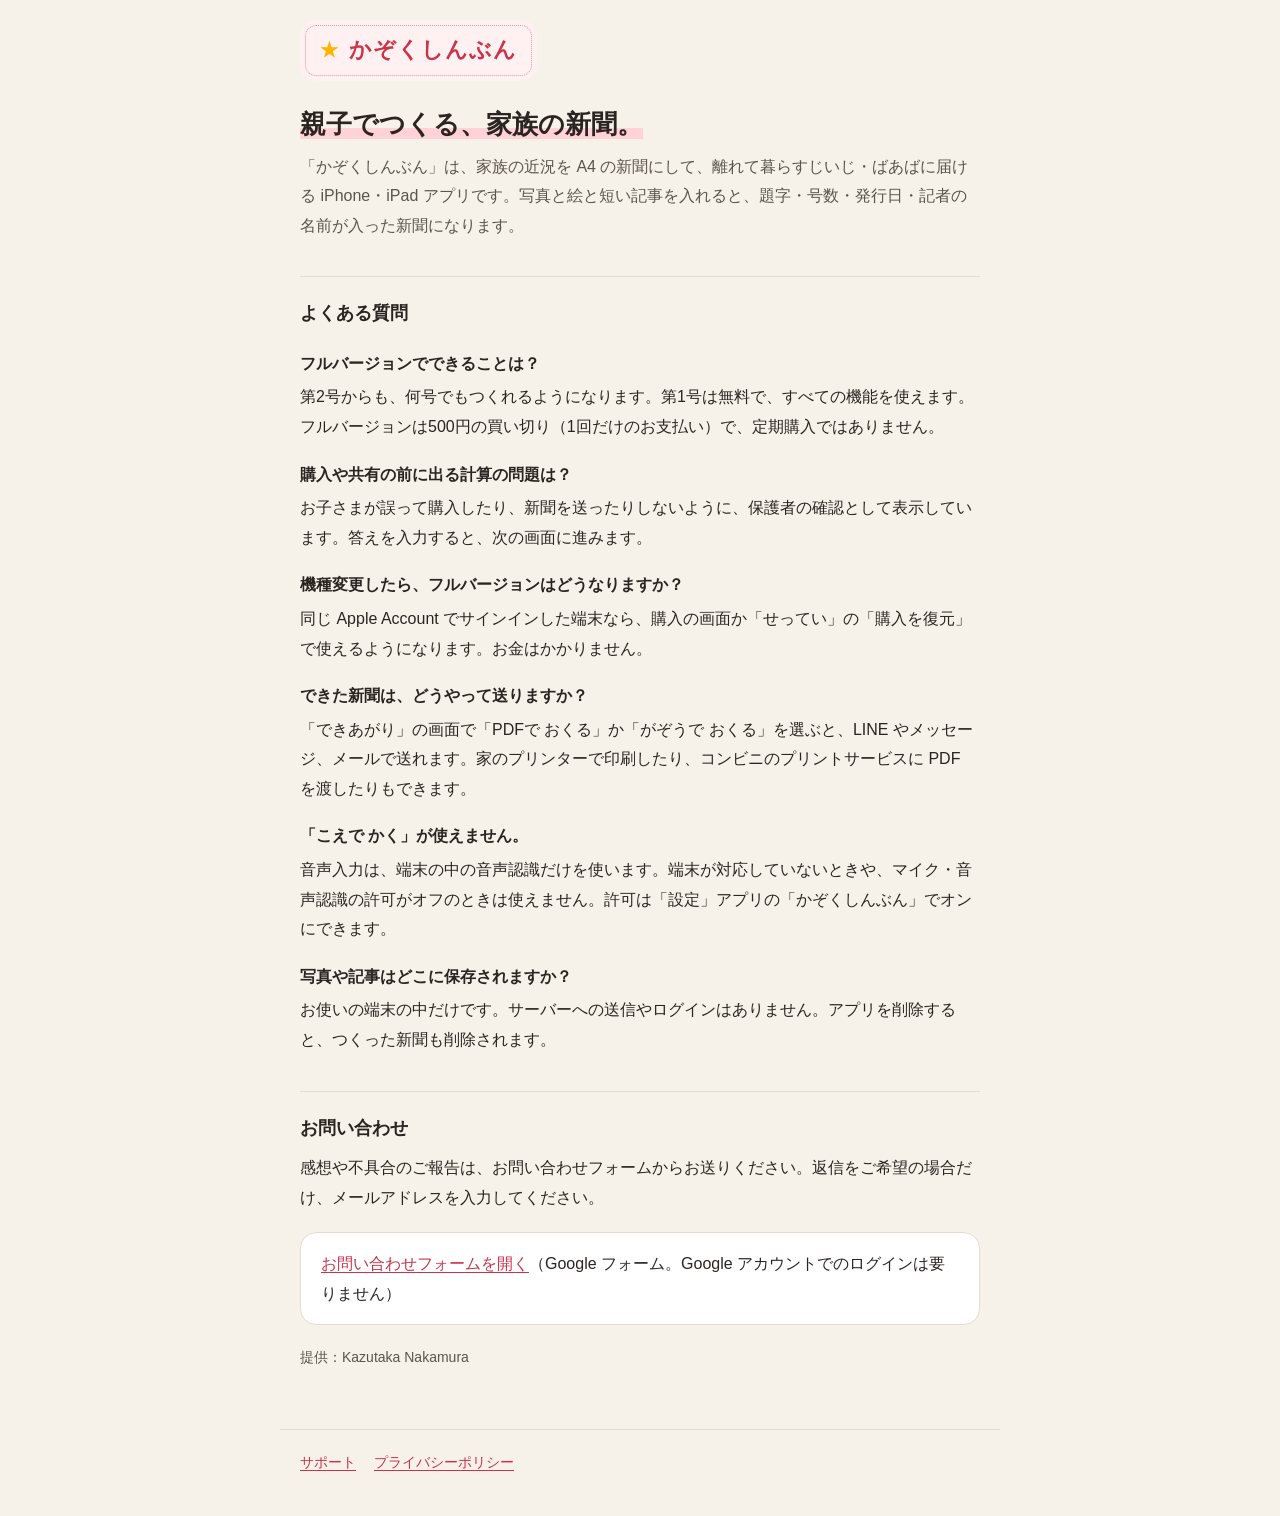
==== index.html @ 2c960e97 "Add support and privacy policy pages for かぞくしんぶん Co-Authored-By: Claude Opus 5.5 <noreply@anthropic." ====
<!doctype html>
<html lang="ja">
  <head>
    <meta charset="utf-8" />
    <meta name="viewport" content="width=device-width, initial-scale=1" />
    <title>かぞくしんぶん | サポート</title>
    <meta name="description" content="親子でつくる、家族の新聞。かぞくしんぶんの使い方とお問い合わせ。" />
    <link rel="stylesheet" href="style.css" />
  </head>
  <body>
    <header><a href="./">かぞくしんぶん</a></header>
    <main>
      <h1><span class="mark">親子でつくる、家族の新聞。</span></h1>
      <p class="lead">「かぞくしんぶん」は、家族の近況を A4 の新聞にして、離れて暮らすじいじ・ばあばに届ける iPhone・iPad アプリです。写真と絵と短い記事を入れると、題字・号数・発行日・記者の名前が入った新聞になります。</p>

      <h2>よくある質問</h2>
      <h3>フルバージョンでできることは？</h3>
      <p>第2号からも、何号でもつくれるようになります。第1号は無料で、すべての機能を使えます。フルバージョンは500円の買い切り（1回だけのお支払い）で、定期購入ではありません。</p>
      <h3>購入や共有の前に出る計算の問題は？</h3>
      <p>お子さまが誤って購入したり、新聞を送ったりしないように、保護者の確認として表示しています。答えを入力すると、次の画面に進みます。</p>
      <h3>機種変更したら、フルバージョンはどうなりますか？</h3>
      <p>同じ Apple Account でサインインした端末なら、購入の画面か「せってい」の「購入を復元」で使えるようになります。お金はかかりません。</p>
      <h3>できた新聞は、どうやって送りますか？</h3>
      <p>「できあがり」の画面で「PDFで おくる」か「がぞうで おくる」を選ぶと、LINE やメッセージ、メールで送れます。家のプリンターで印刷したり、コンビニのプリントサービスに PDF を渡したりもできます。</p>
      <h3>「こえで かく」が使えません。</h3>
      <p>音声入力は、端末の中の音声認識だけを使います。端末が対応していないときや、マイク・音声認識の許可がオフのときは使えません。許可は「設定」アプリの「かぞくしんぶん」でオンにできます。</p>
      <h3>写真や記事はどこに保存されますか？</h3>
      <p>お使いの端末の中だけです。サーバーへの送信やログインはありません。アプリを削除すると、つくった新聞も削除されます。</p>

      <h2>お問い合わせ</h2>
      <p>感想や不具合のご報告は、お問い合わせフォームからお送りください。返信をご希望の場合だけ、メールアドレスを入力してください。</p>
      <p class="card"><a href="https://docs.google.com/forms/d/e/1FAIpQLSefFjyzE5YcCl-mCHnYOhw823QdOZg-xKkdR2o1QkdTQAvFXw/viewform">お問い合わせフォームを開く</a>（Google フォーム。Google アカウントでのログインは要りません）</p>

      <p class="note">提供：Kazutaka Nakamura</p>
    </main>
    <footer><a href="./">サポート</a><a href="privacy/">プライバシーポリシー</a></footer>
  </body>
</html>
---- style.css ----
:root {
  --desk: #f6f1e9;
  --paper: #ffffff;
  --ink: #2b2522;
  --muted: #5c544e;
  --red: #c9344a;
  --tint: #fff0f1;
  --marker: #ffd2d7;
  --star: #ffb400;
  --line: #e4dcd2;
  --sans: -apple-system, BlinkMacSystemFont, 'Hiragino Maru Gothic ProN', 'Hiragino Sans', sans-serif;
  color-scheme: light;
}
* { box-sizing: border-box; }
body { margin: 0; background: var(--desk); color: var(--ink); font-family: var(--sans); font-size: 16px; line-height: 1.85; -webkit-font-smoothing: antialiased; }
header { max-width: 720px; margin: 0 auto; padding: 20px 20px 0; }
header a { display: inline-flex; align-items: center; gap: 10px; padding: 10px 20px; background: var(--tint); border-radius: 16px; outline: 1.5px dotted rgba(201, 52, 74, 0.5); outline-offset: -6px; color: var(--red); font-weight: 800; font-size: 22px; letter-spacing: 1px; text-decoration: none; }
header a::before { content: '★'; color: var(--star); font-size: 18px; }
main { max-width: 720px; margin: 0 auto; padding: 24px 20px 48px; }
h1 { font-size: 26px; line-height: 1.5; margin: 0 0 8px; }
h2 { font-size: 18px; margin: 36px 0 8px; padding-top: 20px; border-top: 1px solid var(--line); }
h3 { font-size: 16px; margin: 18px 0 4px; }
p, li { margin: 0 0 10px; }
ul { padding-left: 1.4em; }
a { color: var(--red); text-underline-offset: 3px; }
.lead { color: var(--muted); }
.card { background: var(--paper); border: 1px solid var(--line); border-radius: 16px; padding: 16px 20px; margin: 20px 0; }
.mark { background: linear-gradient(transparent 62%, var(--marker) 62%); }
.note { font-size: 14px; color: var(--muted); }
footer { max-width: 720px; margin: 0 auto; padding: 20px 20px 40px; border-top: 1px solid var(--line); font-size: 14px; color: var(--muted); }
footer a { margin-right: 18px; }
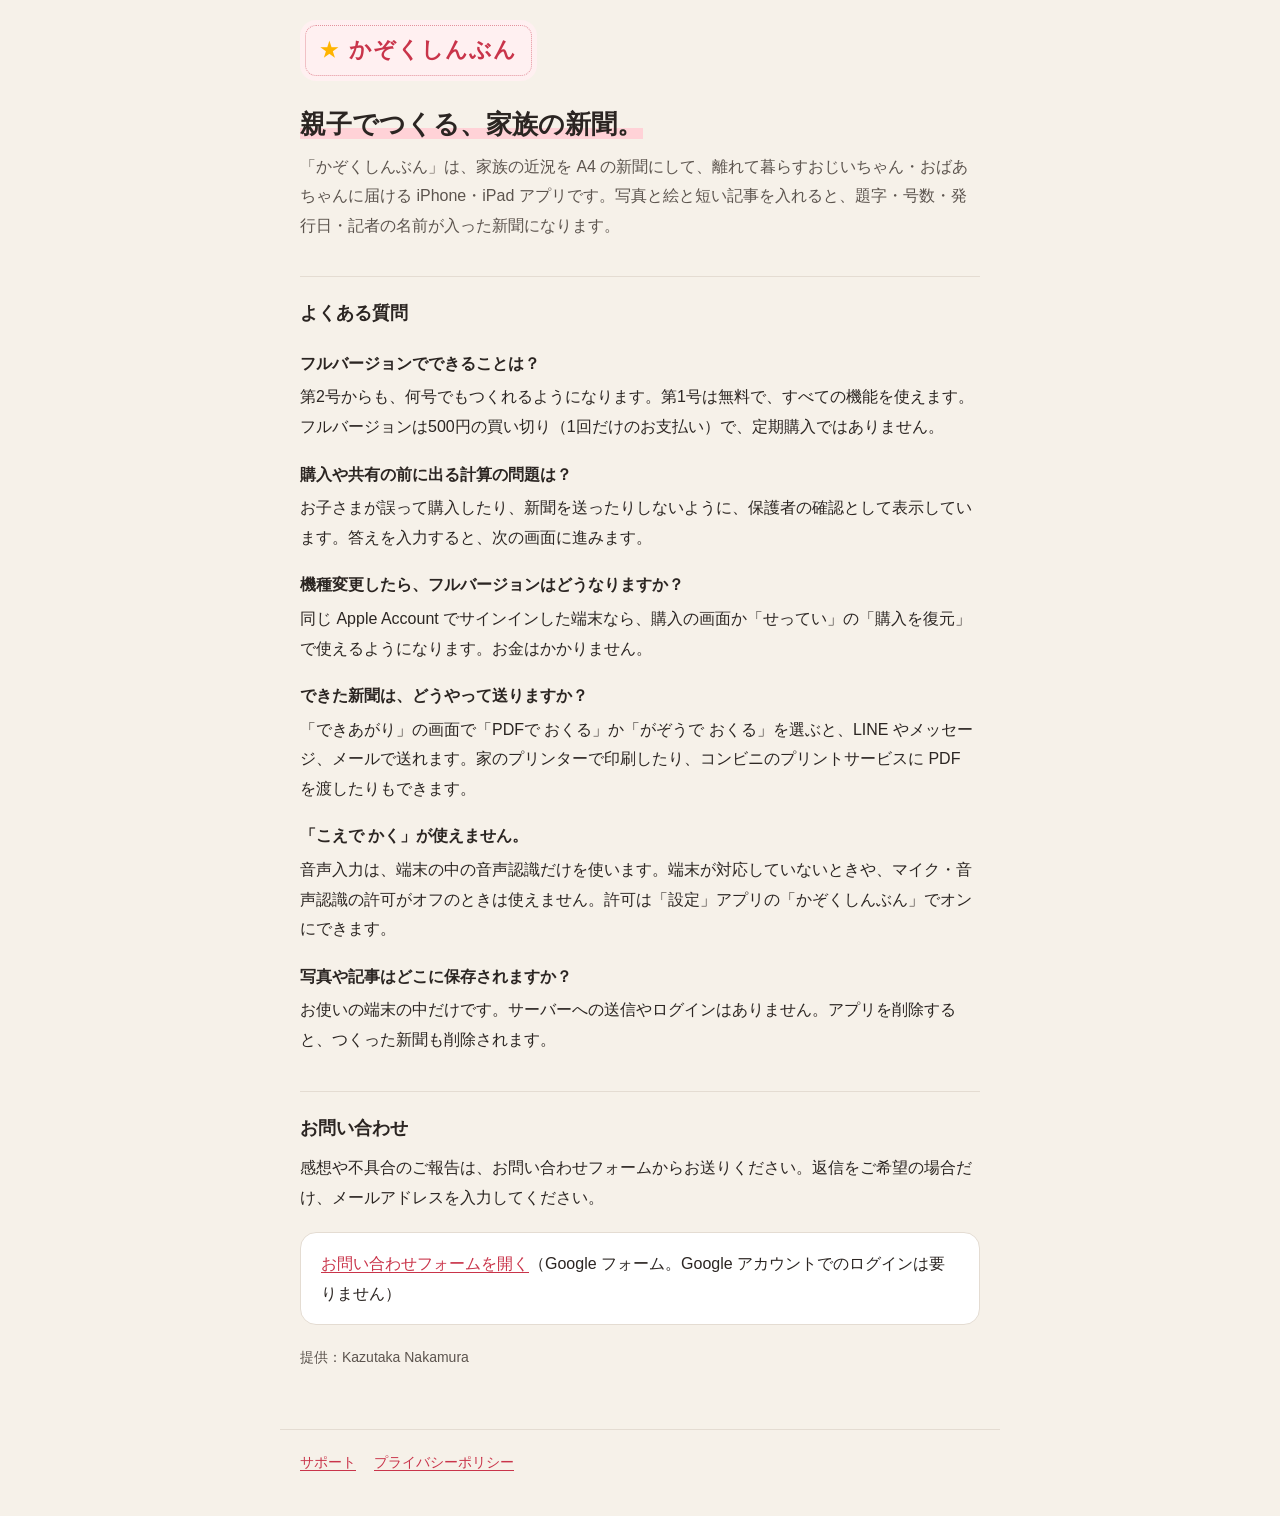
==== commit 2331526c: "Say おじいちゃん・おばあちゃん instead of じいじ・ばあば Co-Authored-By: Claude Opus 5.5 <noreply@anthropic.com>" ====
--- a/index.html
+++ b/index.html
@@ -11,7 +11,7 @@
     <header><a href="./">かぞくしんぶん</a></header>
     <main>
       <h1><span class="mark">親子でつくる、家族の新聞。</span></h1>
-      <p class="lead">「かぞくしんぶん」は、家族の近況を A4 の新聞にして、離れて暮らすじいじ・ばあばに届ける iPhone・iPad アプリです。写真と絵と短い記事を入れると、題字・号数・発行日・記者の名前が入った新聞になります。</p>
+      <p class="lead">「かぞくしんぶん」は、家族の近況を A4 の新聞にして、離れて暮らすおじいちゃん・おばあちゃんに届ける iPhone・iPad アプリです。写真と絵と短い記事を入れると、題字・号数・発行日・記者の名前が入った新聞になります。</p>
 
       <h2>よくある質問</h2>
       <h3>フルバージョンでできることは？</h3>
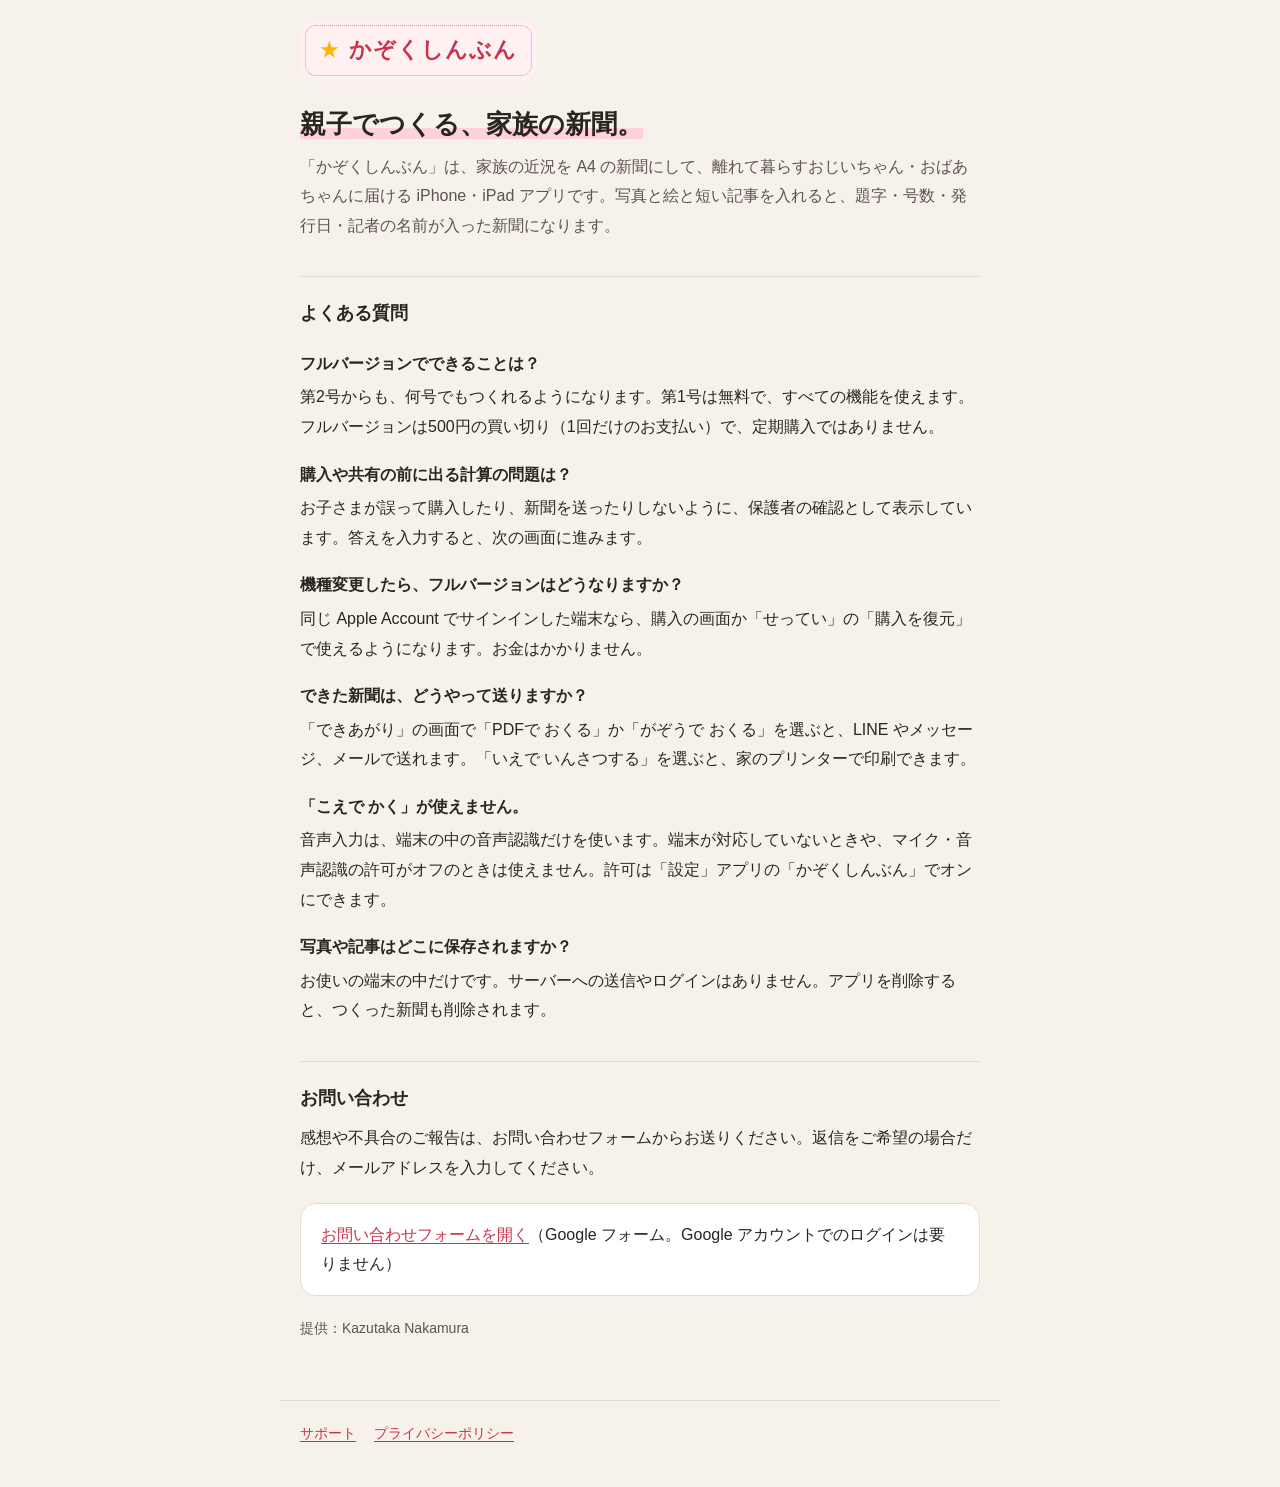
==== commit 5ec8df13: "Drop the convenience-store printing mention from the support page The app no longer guides users to " ====
--- a/index.html
+++ b/index.html
@@ -21,7 +21,7 @@
       <h3>機種変更したら、フルバージョンはどうなりますか？</h3>
       <p>同じ Apple Account でサインインした端末なら、購入の画面か「せってい」の「購入を復元」で使えるようになります。お金はかかりません。</p>
       <h3>できた新聞は、どうやって送りますか？</h3>
-      <p>「できあがり」の画面で「PDFで おくる」か「がぞうで おくる」を選ぶと、LINE やメッセージ、メールで送れます。家のプリンターで印刷したり、コンビニのプリントサービスに PDF を渡したりもできます。</p>
+      <p>「できあがり」の画面で「PDFで おくる」か「がぞうで おくる」を選ぶと、LINE やメッセージ、メールで送れます。「いえで いんさつする」を選ぶと、家のプリンターで印刷できます。</p>
       <h3>「こえで かく」が使えません。</h3>
       <p>音声入力は、端末の中の音声認識だけを使います。端末が対応していないときや、マイク・音声認識の許可がオフのときは使えません。許可は「設定」アプリの「かぞくしんぶん」でオンにできます。</p>
       <h3>写真や記事はどこに保存されますか？</h3>
